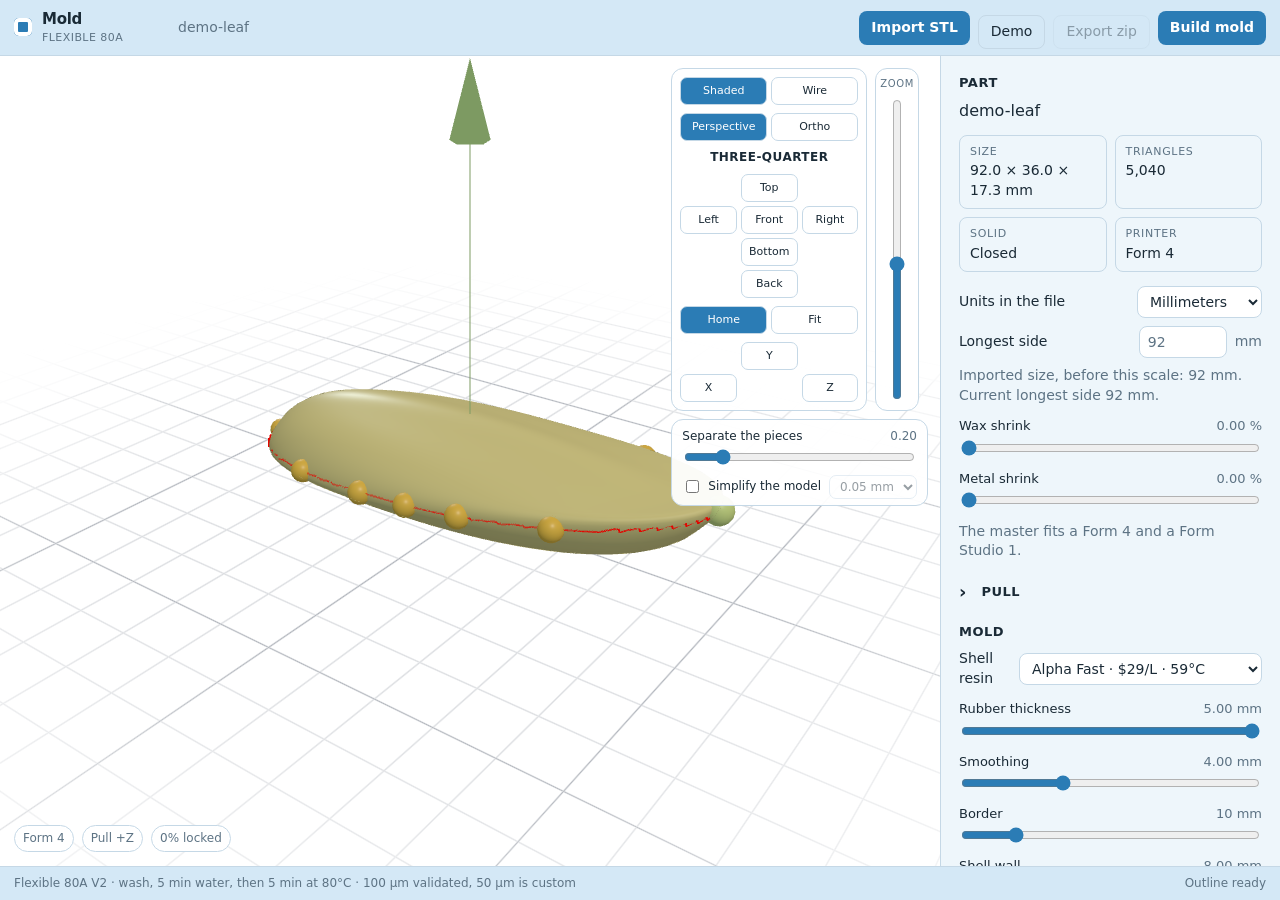
==== wax-mold/index.html @ 12e22254 "Add the wax mold tool under Made From Fire." ====
<!doctype html>
<html lang="en">
  <head>
    <meta charset="UTF-8" />
    <meta name="viewport" content="width=device-width, initial-scale=1.0" />
    <title>Mold · Flexible 80A</title>
    <script type="module" crossorigin src="/wax-mold/assets/index-ka9mVN79.js"></script>
    <link rel="stylesheet" crossorigin href="/wax-mold/assets/index-DL0gBR6M.css">
  </head>
  <body>
    <div id="root"></div>
  </body>
</html>
---- wax-mold/assets/index-DL0gBR6M.css ----
:root{--bg:#fff;--panel:#d4e8f6;--panel-2:#eef6fb;--line:#c5d8e6;--text:#1a2a36;--muted:#5d7384;--accent:#2b7cb5;--accent-ink:#fff;--warn:#8a5a12;--bad:#b42318;--tabs-dur:.25s;--tabs-ease:cubic-bezier(.22, 1, .36, 1);--tabs-text-muted:#5d7384;--tabs-text-active:#1a2a36;--tabs-bar-bg:#d4e8f6;--tabs-pill-bg:#fff;--lightningcss-light:initial;--lightningcss-dark: ;color-scheme:light;color:var(--text);background:var(--bg);font-family:SF Pro Text,Segoe UI,system-ui,sans-serif;font-size:14px;line-height:1.4}*{box-sizing:border-box}html,body,#root{height:100%;margin:0}button,input,select{font:inherit;color:inherit}.shell{background:var(--bg);grid-template-rows:56px minmax(0,1fr) 34px;height:100%;display:grid}.topbar,.statusbar,.rail{background:var(--panel)}.inspector{background:var(--panel-2)}.topbar{border-bottom:1px solid var(--line);align-items:center;gap:16px;padding:0 14px;display:flex}.brand{align-items:center;gap:10px;min-width:148px;display:flex}.brand strong{letter-spacing:-.02em;font-size:15px;display:block}.brand small{color:var(--muted);letter-spacing:.04em;text-transform:uppercase;font-size:11px;display:block}.mark{background:var(--accent);width:18px;height:18px;box-shadow:inset 0 0 0 4px #fff, inset 0 0 0 6px var(--accent);border-radius:5px}.part-name{text-overflow:ellipsis;white-space:nowrap;min-width:0;color:var(--muted);flex:1;margin:0;overflow:hidden}.top-actions{align-items:center;gap:8px;display:flex}.file,button.ghost,button.build,.files button{border:1px solid var(--line);cursor:pointer;background:0 0;border-radius:8px;height:34px}.file{background:var(--accent);color:var(--accent-ink);border:0;align-items:center;padding:0 12px;font-weight:650;display:inline-flex}.file input{display:none}button.ghost,button.build{padding:0 12px}button.build{background:var(--accent);color:var(--accent-ink);border:0;font-weight:650}button.ghost:disabled,button.build:disabled{opacity:.4;cursor:not-allowed}.workspace{grid-template-columns:minmax(0,1fr) 340px;min-height:0;display:grid}.stage{background:#fff;min-width:0;min-height:0;position:relative}.inspector{border-left:1px solid var(--line);padding:18px 18px 28px;overflow:auto}.view{touch-action:none;width:100%;height:100%;display:block}.load-overlay{z-index:6;background:#ffffffc7;justify-content:center;align-items:center;display:flex;position:absolute;inset:0}.load-card{border:1px solid var(--line);background:#fff;border-radius:12px;width:min(380px,100% - 48px);padding:16px 18px 14px}.load-card p{margin:0 0 10px}.load-track{background:#e4eef5;border-radius:999px;height:8px;overflow:hidden}.load-fill{border-radius:inherit;background:var(--accent);height:100%}.load-percent{color:var(--muted);font-variant-numeric:tabular-nums;margin:8px 0 0}.inspector h2{letter-spacing:.04em;text-transform:uppercase;margin:18px 0 8px;font-size:13px;font-weight:650}.inspector section:first-child h2{margin-top:0}.orient{z-index:2;pointer-events:none;flex-direction:column;align-items:stretch;gap:8px;width:max-content;max-width:calc(100% - 24px);display:flex;position:absolute;top:12px;right:12px}.orient-tools{align-items:flex-start;gap:8px;display:flex}.orient-card,.zoom,.explode-bar{pointer-events:auto}.orient-card{border:1px solid var(--line);background:#fffffff0;border-radius:12px;flex-direction:column;gap:8px;width:196px;padding:8px;display:flex}.orient-modes,.orient-row{grid-template-columns:1fr 1fr;gap:4px;display:grid}.orient button{border:1px solid var(--line);min-height:28px;color:var(--text);cursor:pointer;background:#fff;border-radius:7px;padding:4px 6px;font-size:11px}.orient button[aria-pressed=true]{background:var(--accent);color:var(--accent-ink)}.orient-readout{text-align:center;letter-spacing:.04em;text-transform:uppercase;margin:0;font-size:12px;font-weight:650}.face-pad,.axis-pad{grid-template-columns:repeat(3,1fr);gap:4px;display:grid}.face-pad .top{grid-area:1/2}.face-pad .left{grid-area:2/1}.face-pad .front{grid-area:2/2}.face-pad .right{grid-area:2/3}.face-pad .bottom{grid-area:3/2}.face-pad .back{grid-area:4/2}.axis-pad .y{grid-area:1/2}.axis-pad .x{grid-area:2/1}.axis-pad .z{grid-area:2/3}.zoom{border:1px solid var(--line);background:#fffffff0;border-radius:12px;flex-direction:column;align-self:stretch;align-items:center;gap:6px;padding:8px 4px;display:flex}.zoom span{letter-spacing:.06em;text-transform:uppercase;color:var(--muted);font-size:10px}.zoom input{writing-mode:vertical-lr;width:22px;min-height:120px;accent-color:var(--accent);cursor:pointer;direction:rtl;flex:1}.explode-bar{border:1px solid var(--line);background:#fffffff0;border-radius:12px;padding:8px 10px 6px}.explode-bar .slider{margin:0;font-size:12px}.simplify-row{align-items:center;gap:8px;margin-top:8px;font-size:12px;display:flex}.simplify-row label{align-items:center;gap:6px;min-width:0;display:flex}.simplify-row select{border:1px solid var(--line);background:#fff;border-radius:7px;margin-left:auto;padding:3px 6px;font-size:12px}.simplify-row select:disabled{opacity:.45}.hud{pointer-events:none;gap:8px;display:flex;position:absolute;bottom:14px;left:14px}.hud span{border:1px solid var(--line);color:var(--muted);background:#fffffff0;border-radius:999px;padding:4px 8px;font-size:12px}.kicker{letter-spacing:.12em;text-transform:uppercase;color:var(--accent);margin:0;font-size:11px}.inspector-head h2{letter-spacing:-.03em;margin:2px 0 4px;font-size:22px}.hint,.spec,.name{color:var(--muted);margin:0 0 12px}.name{color:var(--text);font-size:16px}.spec{border:1px solid var(--line);background:var(--panel-2);border-radius:8px;padding:10px 12px}.warn{color:var(--warn)}.bad{color:var(--bad)}.stats{grid-template-columns:1fr 1fr;gap:8px;margin:0 0 14px;display:grid}.stats div{background:var(--panel-2);border:1px solid var(--line);border-radius:8px;padding:8px 10px}.stats dt{color:var(--muted);text-transform:uppercase;letter-spacing:.06em;font-size:11px}.stats dd{font-variant-numeric:tabular-nums;margin:2px 0 0}.field,.check{justify-content:space-between;align-items:center;gap:12px;margin:8px 0;display:flex}.field-end{color:var(--muted);align-items:center;gap:8px;display:flex}.field select,.field input{border:1px solid var(--line);background:var(--bg);border-radius:8px;height:32px;padding:0 8px}.field input{font-variant-numeric:tabular-nums;width:88px}.axes{flex-wrap:wrap;gap:6px;margin:4px 0 12px;display:flex}button.axis{border:1px solid var(--line);cursor:pointer;background:0 0;border-radius:8px;height:32px;padding:0 10px}button.axis.on{background:var(--accent);color:var(--accent-ink);border-color:var(--accent)}button.ghost{margin-top:8px}.fold{cursor:pointer;text-align:left;background:0 0;border:0;align-items:center;gap:8px;width:100%;margin-top:10px;padding:4px 0;font-weight:650;display:flex}.fold .arrow{width:.8em;font-size:18px;line-height:1;transition:transform .16s;display:inline-block}.fold .arrow.open{transform:rotate(90deg)}.fold.section{letter-spacing:.04em;text-transform:uppercase;margin:18px 0 0;font-size:13px}.fold-panel{grid-template-rows:0fr;transition:grid-template-rows .18s;display:grid}.fold-panel.open{grid-template-rows:1fr}.fold-panel>div{overflow:hidden}.slider{grid-template-columns:1fr auto;gap:2px 10px;margin:12px 0;font-size:13px;display:grid}.slider input{accent-color:var(--accent);grid-column:1/-1}.slider-value{color:var(--muted);font-variant-numeric:tabular-nums}.tip{z-index:30;color:#fff;pointer-events:none;background:#1a2a36;border-radius:8px;width:240px;padding:8px 10px;font-size:12px;line-height:1.35;position:fixed;transform:translate(-100%,-50%)}.t-tabs{background:var(--tabs-bar-bg);border-radius:48px;align-items:center;gap:3px;margin-bottom:12px;padding:3px;display:inline-flex;position:relative}.t-tab{appearance:none;height:30px;color:var(--tabs-text-muted);cursor:pointer;z-index:1;transition:color var(--tabs-dur) var(--tabs-ease);background:0 0;border:0;border-radius:48px;padding:4px 12px;position:relative}.t-tab:not([aria-selected=true]):hover,.t-tab[aria-selected=true]{color:var(--tabs-text-active)}.t-tabs-pill{background:var(--tabs-pill-bg);width:0;height:30px;transition:transform var(--tabs-dur) var(--tabs-ease), width var(--tabs-dur) var(--tabs-ease);z-index:0;pointer-events:none;border-radius:48px;position:absolute;top:3px;left:0;transform:translate(0)}.price{margin:12px 0 4px}.price div{border-top:1px solid var(--line);font-variant-numeric:tabular-nums;justify-content:space-between;gap:12px;padding:6px 0;display:flex}.price .total{font-weight:650}.price .hint{margin-top:8px}.files,.notes{margin:8px 0;padding:0;list-style:none}.files li{border-top:1px solid var(--line);justify-content:space-between;align-items:center;gap:8px;padding:8px 0;display:flex}.files li.bad strong{color:var(--bad)}.files small{color:var(--muted);font-size:12px;display:block}.files label{align-items:center;gap:8px;display:flex}.files button{cursor:pointer;background:#fff;padding:0 8px}.notes li{color:var(--muted);margin:6px 0}.swatch{border-radius:50%;flex:none;width:10px;height:10px;display:inline-block}.swatch.mold.a{background:#555a64}.swatch.mold.b{background:#666e78}.swatch.mold.side{background:#4c535c}.swatch.block.a{background:#8ecff0}.swatch.block.b{background:#e4f5fd}.swatch.block.side{background:#b7e2f6}.statusbar{border-top:1px solid var(--line);color:var(--muted);justify-content:space-between;align-items:center;gap:16px;padding:0 14px;font-size:12px;display:flex}.statusbar span:last-child{text-align:right}@media (prefers-reduced-motion:reduce){.t-tabs-pill,.t-tab{transition:none!important}}@media (width<=980px){.workspace{grid-template-rows:minmax(240px,42vh) auto;grid-template-columns:1fr;overflow:auto}.orient-card{width:168px}.zoom input{min-height:88px}.top-actions{flex-wrap:wrap;justify-content:flex-end}.statusbar{align-items:flex-start;padding:8px 14px}}
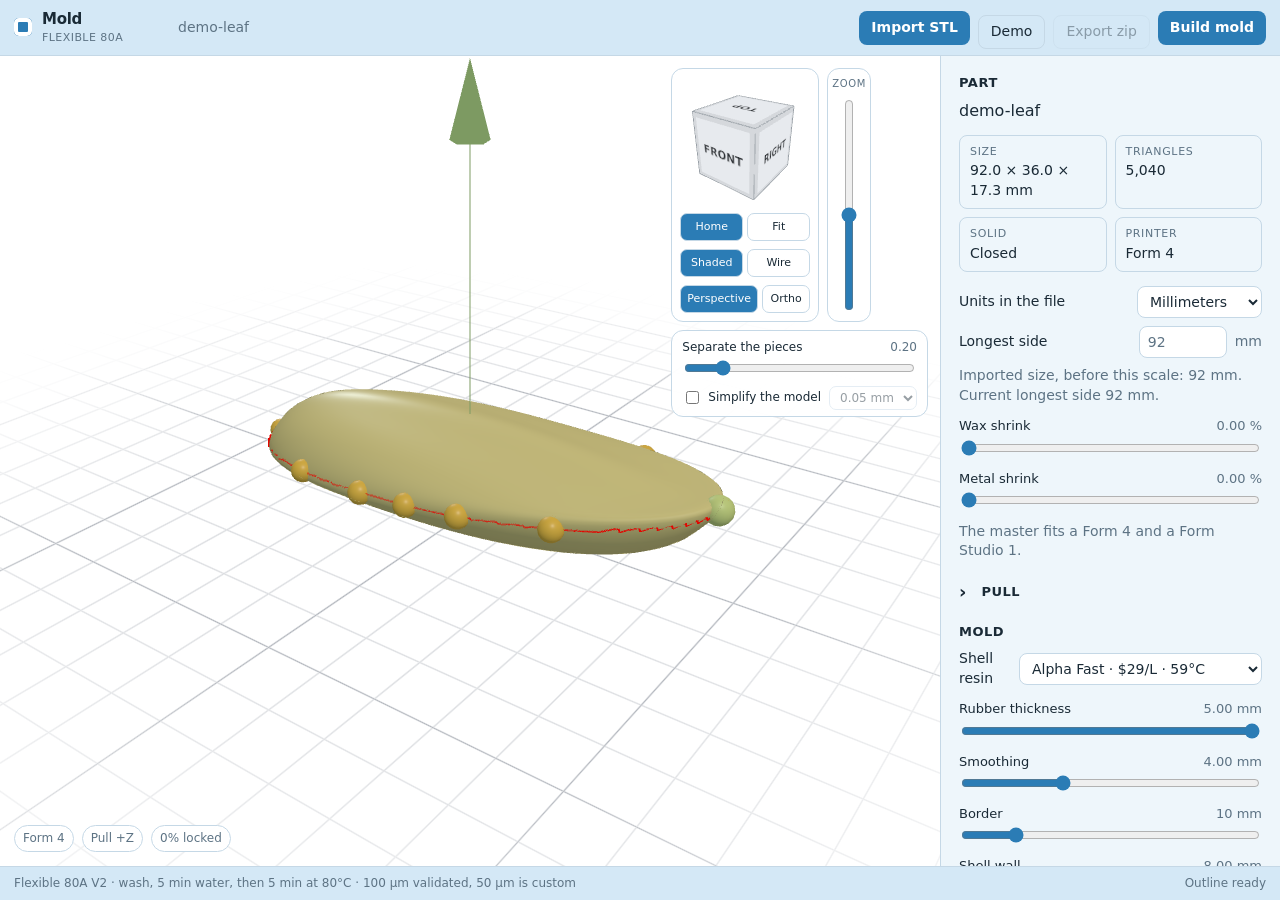
==== commit e1f25cfb: "Publish the view cube on the wax mold tool. Co-authored-by: Cursor <cursoragent@cursor.com>" ====
--- a/wax-mold/index.html
+++ b/wax-mold/index.html
@@ -4,8 +4,8 @@
     <meta charset="UTF-8" />
     <meta name="viewport" content="width=device-width, initial-scale=1.0" />
     <title>Mold · Flexible 80A</title>
-    <script type="module" crossorigin src="/wax-mold/assets/index-ka9mVN79.js"></script>
-    <link rel="stylesheet" crossorigin href="/wax-mold/assets/index-DL0gBR6M.css">
+    <script type="module" crossorigin src="/wax-mold/assets/index-BWyWJK--.js"></script>
+    <link rel="stylesheet" crossorigin href="/wax-mold/assets/index-seCWwfT0.css">
   </head>
   <body>
     <div id="root"></div>
--- a/wax-mold/assets/index-seCWwfT0.css
+++ b/wax-mold/assets/index-seCWwfT0.css
@@ -0,0 +1 @@
+:root{--bg:#fff;--panel:#d4e8f6;--panel-2:#eef6fb;--line:#c5d8e6;--text:#1a2a36;--muted:#5d7384;--accent:#2b7cb5;--accent-ink:#fff;--warn:#8a5a12;--bad:#b42318;--tabs-dur:.25s;--tabs-ease:cubic-bezier(.22, 1, .36, 1);--tabs-text-muted:#5d7384;--tabs-text-active:#1a2a36;--tabs-bar-bg:#d4e8f6;--tabs-pill-bg:#fff;--lightningcss-light:initial;--lightningcss-dark: ;color-scheme:light;color:var(--text);background:var(--bg);font-family:SF Pro Text,Segoe UI,system-ui,sans-serif;font-size:14px;line-height:1.4}*{box-sizing:border-box}html,body,#root{height:100%;margin:0}button,input,select{font:inherit;color:inherit}.shell{background:var(--bg);grid-template-rows:56px minmax(0,1fr) 34px;height:100%;display:grid}.topbar,.statusbar,.rail{background:var(--panel)}.inspector{background:var(--panel-2)}.topbar{border-bottom:1px solid var(--line);align-items:center;gap:16px;padding:0 14px;display:flex}.brand{align-items:center;gap:10px;min-width:148px;display:flex}.brand strong{letter-spacing:-.02em;font-size:15px;display:block}.brand small{color:var(--muted);letter-spacing:.04em;text-transform:uppercase;font-size:11px;display:block}.mark{background:var(--accent);width:18px;height:18px;box-shadow:inset 0 0 0 4px #fff, inset 0 0 0 6px var(--accent);border-radius:5px}.part-name{text-overflow:ellipsis;white-space:nowrap;min-width:0;color:var(--muted);flex:1;margin:0;overflow:hidden}.top-actions{align-items:center;gap:8px;display:flex}.file,button.ghost,button.build,.files button{border:1px solid var(--line);cursor:pointer;background:0 0;border-radius:8px;height:34px}.file{background:var(--accent);color:var(--accent-ink);border:0;align-items:center;padding:0 12px;font-weight:650;display:inline-flex}.file input{display:none}button.ghost,button.build{padding:0 12px}button.build{background:var(--accent);color:var(--accent-ink);border:0;font-weight:650}button.ghost:disabled,button.build:disabled{opacity:.4;cursor:not-allowed}.workspace{grid-template-columns:minmax(0,1fr) 340px;min-height:0;display:grid}.stage{background:#fff;min-width:0;min-height:0;position:relative}.inspector{border-left:1px solid var(--line);padding:18px 18px 28px;overflow:auto}.view{touch-action:none;width:100%;height:100%;display:block}.load-overlay{z-index:6;background:#ffffffc7;justify-content:center;align-items:center;display:flex;position:absolute;inset:0}.load-card{border:1px solid var(--line);background:#fff;border-radius:12px;width:min(380px,100% - 48px);padding:16px 18px 14px}.load-card p{margin:0 0 10px}.load-track{background:#e4eef5;border-radius:999px;height:8px;overflow:hidden}.load-fill{border-radius:inherit;background:var(--accent);height:100%}.load-percent{color:var(--muted);font-variant-numeric:tabular-nums;margin:8px 0 0}.inspector h2{letter-spacing:.04em;text-transform:uppercase;margin:18px 0 8px;font-size:13px;font-weight:650}.inspector section:first-child h2{margin-top:0}.orient{z-index:2;pointer-events:none;flex-direction:column;align-items:stretch;gap:8px;width:max-content;max-width:calc(100% - 24px);display:flex;position:absolute;top:12px;right:12px}.orient-tools{align-items:flex-start;gap:8px;display:flex}.orient-card,.zoom,.explode-bar{pointer-events:auto}.orient-card{border:1px solid var(--line);background:#fffffff0;border-radius:12px;flex-direction:column;gap:8px;width:148px;padding:8px;display:flex}.orient-modes,.orient-row{grid-template-columns:1fr 1fr;gap:4px;display:grid}.orient button{border:1px solid var(--line);min-height:28px;color:var(--text);cursor:pointer;background:#fff;border-radius:7px;padding:4px 6px;font-size:11px}.orient button[aria-pressed=true]{background:var(--accent);color:var(--accent-ink)}.orient-readout{text-align:center;letter-spacing:.04em;text-transform:uppercase;margin:0;font-size:12px;font-weight:650}.face-pad,.axis-pad{grid-template-columns:repeat(3,1fr);gap:4px;display:grid}.face-pad .top{grid-area:1/2}.face-pad .left{grid-area:2/1}.face-pad .front{grid-area:2/2}.face-pad .right{grid-area:2/3}.face-pad .bottom{grid-area:3/2}.face-pad .back{grid-area:4/2}.axis-pad .y{grid-area:1/2}.axis-pad .x{grid-area:2/1}.axis-pad .z{grid-area:2/3}.zoom{border:1px solid var(--line);background:#fffffff0;border-radius:12px;flex-direction:column;align-self:stretch;align-items:center;gap:6px;padding:8px 4px;display:flex}.zoom span{letter-spacing:.06em;text-transform:uppercase;color:var(--muted);font-size:10px}.view-cube{cursor:pointer;touch-action:none;width:128px;height:128px;margin:0 auto;display:block}.cube-card{align-items:stretch}.zoom input{writing-mode:vertical-lr;width:22px;min-height:88px;accent-color:var(--accent);cursor:pointer;direction:rtl;flex:1}.explode-bar{border:1px solid var(--line);background:#fffffff0;border-radius:12px;padding:8px 10px 6px}.explode-bar .slider{margin:0;font-size:12px}.simplify-row{align-items:center;gap:8px;margin-top:8px;font-size:12px;display:flex}.simplify-row label{align-items:center;gap:6px;min-width:0;display:flex}.simplify-row select{border:1px solid var(--line);background:#fff;border-radius:7px;margin-left:auto;padding:3px 6px;font-size:12px}.simplify-row select:disabled{opacity:.45}.hud{pointer-events:none;gap:8px;display:flex;position:absolute;bottom:14px;left:14px}.hud span{border:1px solid var(--line);color:var(--muted);background:#fffffff0;border-radius:999px;padding:4px 8px;font-size:12px}.kicker{letter-spacing:.12em;text-transform:uppercase;color:var(--accent);margin:0;font-size:11px}.inspector-head h2{letter-spacing:-.03em;margin:2px 0 4px;font-size:22px}.hint,.spec,.name{color:var(--muted);margin:0 0 12px}.name{color:var(--text);font-size:16px}.spec{border:1px solid var(--line);background:var(--panel-2);border-radius:8px;padding:10px 12px}.warn{color:var(--warn)}.bad{color:var(--bad)}.stats{grid-template-columns:1fr 1fr;gap:8px;margin:0 0 14px;display:grid}.stats div{background:var(--panel-2);border:1px solid var(--line);border-radius:8px;padding:8px 10px}.stats dt{color:var(--muted);text-transform:uppercase;letter-spacing:.06em;font-size:11px}.stats dd{font-variant-numeric:tabular-nums;margin:2px 0 0}.field,.check{justify-content:space-between;align-items:center;gap:12px;margin:8px 0;display:flex}.field-end{color:var(--muted);align-items:center;gap:8px;display:flex}.field select,.field input{border:1px solid var(--line);background:var(--bg);border-radius:8px;height:32px;padding:0 8px}.field input{font-variant-numeric:tabular-nums;width:88px}.axes{flex-wrap:wrap;gap:6px;margin:4px 0 12px;display:flex}button.axis{border:1px solid var(--line);cursor:pointer;background:0 0;border-radius:8px;height:32px;padding:0 10px}button.axis.on{background:var(--accent);color:var(--accent-ink);border-color:var(--accent)}button.ghost{margin-top:8px}.fold{cursor:pointer;text-align:left;background:0 0;border:0;align-items:center;gap:8px;width:100%;margin-top:10px;padding:4px 0;font-weight:650;display:flex}.fold .arrow{width:.8em;font-size:18px;line-height:1;transition:transform .16s;display:inline-block}.fold .arrow.open{transform:rotate(90deg)}.fold.section{letter-spacing:.04em;text-transform:uppercase;margin:18px 0 0;font-size:13px}.fold-panel{grid-template-rows:0fr;transition:grid-template-rows .18s;display:grid}.fold-panel.open{grid-template-rows:1fr}.fold-panel>div{overflow:hidden}.slider{grid-template-columns:1fr auto;gap:2px 10px;margin:12px 0;font-size:13px;display:grid}.slider input{accent-color:var(--accent);grid-column:1/-1}.slider-value{color:var(--muted);font-variant-numeric:tabular-nums}.tip{z-index:30;color:#fff;pointer-events:none;background:#1a2a36;border-radius:8px;width:240px;padding:8px 10px;font-size:12px;line-height:1.35;position:fixed;transform:translate(-100%,-50%)}.t-tabs{background:var(--tabs-bar-bg);border-radius:48px;align-items:center;gap:3px;margin-bottom:12px;padding:3px;display:inline-flex;position:relative}.t-tab{appearance:none;height:30px;color:var(--tabs-text-muted);cursor:pointer;z-index:1;transition:color var(--tabs-dur) var(--tabs-ease);background:0 0;border:0;border-radius:48px;padding:4px 12px;position:relative}.t-tab:not([aria-selected=true]):hover,.t-tab[aria-selected=true]{color:var(--tabs-text-active)}.t-tabs-pill{background:var(--tabs-pill-bg);width:0;height:30px;transition:transform var(--tabs-dur) var(--tabs-ease), width var(--tabs-dur) var(--tabs-ease);z-index:0;pointer-events:none;border-radius:48px;position:absolute;top:3px;left:0;transform:translate(0)}.price{margin:12px 0 4px}.price div{border-top:1px solid var(--line);font-variant-numeric:tabular-nums;justify-content:space-between;gap:12px;padding:6px 0;display:flex}.price .total{font-weight:650}.price .hint{margin-top:8px}.files,.notes{margin:8px 0;padding:0;list-style:none}.files li{border-top:1px solid var(--line);justify-content:space-between;align-items:center;gap:8px;padding:8px 0;display:flex}.files li.bad strong{color:var(--bad)}.files small{color:var(--muted);font-size:12px;display:block}.files label{align-items:center;gap:8px;display:flex}.files button{cursor:pointer;background:#fff;padding:0 8px}.notes li{color:var(--muted);margin:6px 0}.swatch{border-radius:50%;flex:none;width:10px;height:10px;display:inline-block}.swatch.mold.a{background:#555a64}.swatch.mold.b{background:#666e78}.swatch.mold.side{background:#4c535c}.swatch.block.a{background:#8ecff0}.swatch.block.b{background:#e4f5fd}.swatch.block.side{background:#b7e2f6}.statusbar{border-top:1px solid var(--line);color:var(--muted);justify-content:space-between;align-items:center;gap:16px;padding:0 14px;font-size:12px;display:flex}.statusbar span:last-child{text-align:right}@media (prefers-reduced-motion:reduce){.t-tabs-pill,.t-tab{transition:none!important}}@media (width<=980px){.workspace{grid-template-rows:minmax(240px,42vh) auto;grid-template-columns:1fr;overflow:auto}.orient-card{width:168px}.zoom input{min-height:88px}.top-actions{flex-wrap:wrap;justify-content:flex-end}.statusbar{align-items:flex-start;padding:8px 14px}}
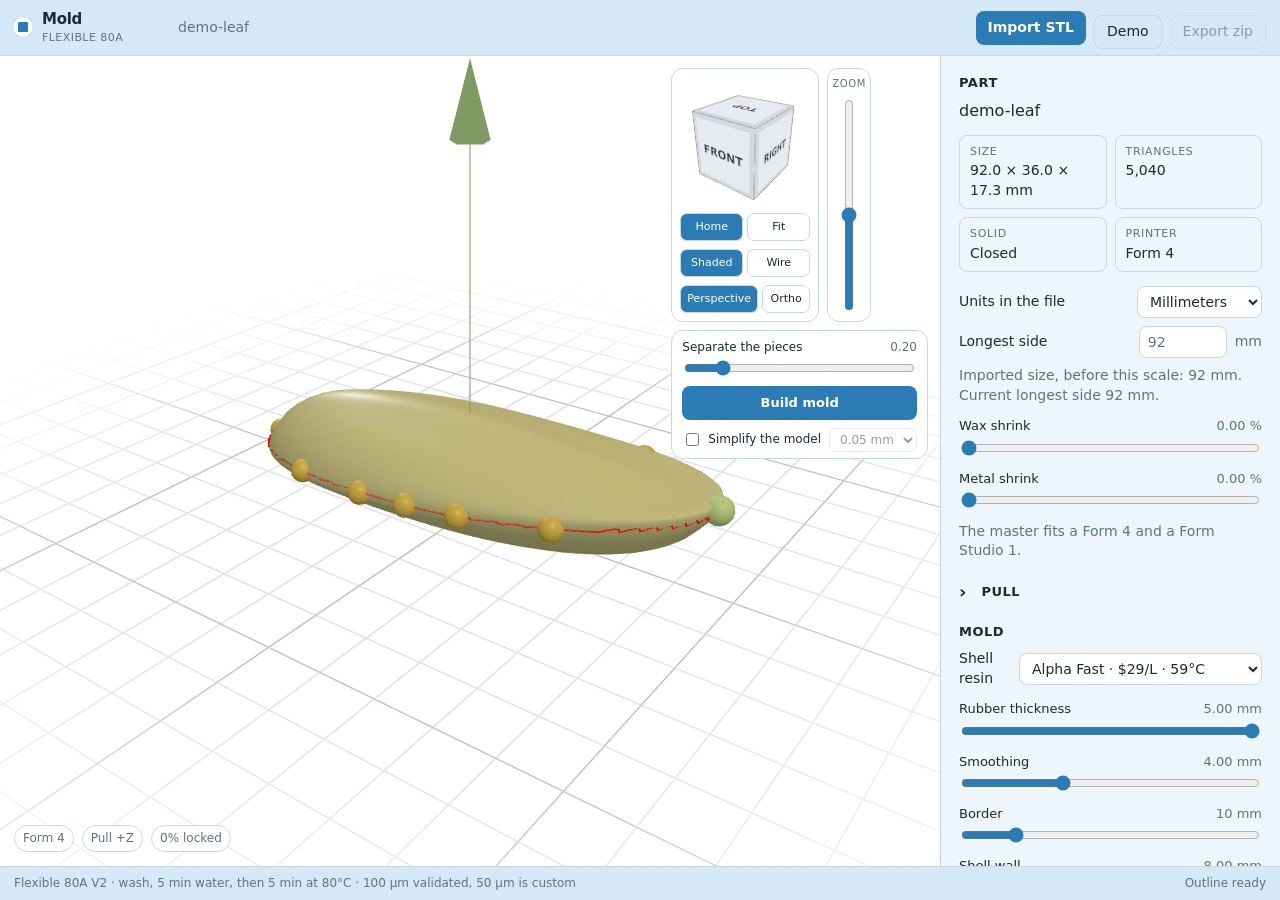
==== commit 1767d722: "Move the mold build button under the separate-pieces slider. Co-authored-by: Cursor <cursoragent@cur" ====
--- a/wax-mold/index.html
+++ b/wax-mold/index.html
@@ -4,8 +4,8 @@
     <meta charset="UTF-8" />
     <meta name="viewport" content="width=device-width, initial-scale=1.0" />
     <title>Mold · Flexible 80A</title>
-    <script type="module" crossorigin src="/wax-mold/assets/index-BWyWJK--.js"></script>
-    <link rel="stylesheet" crossorigin href="/wax-mold/assets/index-seCWwfT0.css">
+    <script type="module" crossorigin src="/wax-mold/assets/index-Bn2ctxWr.js"></script>
+    <link rel="stylesheet" crossorigin href="/wax-mold/assets/index-BgEzurtf.css">
   </head>
   <body>
     <div id="root"></div>
--- a/wax-mold/assets/index-BgEzurtf.css
+++ b/wax-mold/assets/index-BgEzurtf.css
@@ -0,0 +1 @@
+:root{--bg:#fff;--panel:#d4e8f6;--panel-2:#eef6fb;--line:#c5d8e6;--text:#1a2a36;--muted:#5d7384;--accent:#2b7cb5;--accent-ink:#fff;--warn:#8a5a12;--bad:#b42318;--tabs-dur:.25s;--tabs-ease:cubic-bezier(.22, 1, .36, 1);--tabs-text-muted:#5d7384;--tabs-text-active:#1a2a36;--tabs-bar-bg:#d4e8f6;--tabs-pill-bg:#fff;--lightningcss-light:initial;--lightningcss-dark: ;color-scheme:light;color:var(--text);background:var(--bg);font-family:SF Pro Text,Segoe UI,system-ui,sans-serif;font-size:14px;line-height:1.4}*{box-sizing:border-box}html,body,#root{height:100%;margin:0}button,input,select{font:inherit;color:inherit}.shell{background:var(--bg);grid-template-rows:56px minmax(0,1fr) 34px;height:100%;display:grid}.topbar,.statusbar,.rail{background:var(--panel)}.inspector{background:var(--panel-2)}.topbar{border-bottom:1px solid var(--line);align-items:center;gap:16px;padding:0 14px;display:flex}.brand{align-items:center;gap:10px;min-width:148px;display:flex}.brand strong{letter-spacing:-.02em;font-size:15px;display:block}.brand small{color:var(--muted);letter-spacing:.04em;text-transform:uppercase;font-size:11px;display:block}.mark{background:var(--accent);width:18px;height:18px;box-shadow:inset 0 0 0 4px #fff, inset 0 0 0 6px var(--accent);border-radius:5px}.part-name{text-overflow:ellipsis;white-space:nowrap;min-width:0;color:var(--muted);flex:1;margin:0;overflow:hidden}.top-actions{align-items:center;gap:8px;display:flex}.file,button.ghost,button.build,.files button{border:1px solid var(--line);cursor:pointer;background:0 0;border-radius:8px;height:34px}.file{background:var(--accent);color:var(--accent-ink);border:0;align-items:center;padding:0 12px;font-weight:650;display:inline-flex}.file input{display:none}button.ghost,button.build{padding:0 12px}button.build{background:var(--accent);color:var(--accent-ink);border:0;font-weight:650}button.ghost:disabled,button.build:disabled{opacity:.4;cursor:not-allowed}.workspace{grid-template-columns:minmax(0,1fr) 340px;min-height:0;display:grid}.stage{background:#fff;min-width:0;min-height:0;position:relative}.inspector{border-left:1px solid var(--line);padding:18px 18px 28px;overflow:auto}.view{touch-action:none;width:100%;height:100%;display:block}.load-overlay{z-index:6;background:#ffffffc7;justify-content:center;align-items:center;display:flex;position:absolute;inset:0}.load-card{border:1px solid var(--line);background:#fff;border-radius:12px;width:min(380px,100% - 48px);padding:16px 18px 14px}.load-card p{margin:0 0 10px}.load-track{background:#e4eef5;border-radius:999px;height:8px;overflow:hidden}.load-fill{border-radius:inherit;background:var(--accent);height:100%}.load-percent{color:var(--muted);font-variant-numeric:tabular-nums;margin:8px 0 0}.inspector h2{letter-spacing:.04em;text-transform:uppercase;margin:18px 0 8px;font-size:13px;font-weight:650}.inspector section:first-child h2{margin-top:0}.orient{z-index:2;pointer-events:none;flex-direction:column;align-items:stretch;gap:8px;width:max-content;max-width:calc(100% - 24px);display:flex;position:absolute;top:12px;right:12px}.orient-tools{align-items:flex-start;gap:8px;display:flex}.orient-card,.zoom,.explode-bar{pointer-events:auto}.orient-card{border:1px solid var(--line);background:#fffffff0;border-radius:12px;flex-direction:column;gap:8px;width:148px;padding:8px;display:flex}.orient-modes,.orient-row{grid-template-columns:1fr 1fr;gap:4px;display:grid}.orient button{border:1px solid var(--line);min-height:28px;color:var(--text);cursor:pointer;background:#fff;border-radius:7px;padding:4px 6px;font-size:11px}.orient button[aria-pressed=true]{background:var(--accent);color:var(--accent-ink)}.orient-readout{text-align:center;letter-spacing:.04em;text-transform:uppercase;margin:0;font-size:12px;font-weight:650}.face-pad,.axis-pad{grid-template-columns:repeat(3,1fr);gap:4px;display:grid}.face-pad .top{grid-area:1/2}.face-pad .left{grid-area:2/1}.face-pad .front{grid-area:2/2}.face-pad .right{grid-area:2/3}.face-pad .bottom{grid-area:3/2}.face-pad .back{grid-area:4/2}.axis-pad .y{grid-area:1/2}.axis-pad .x{grid-area:2/1}.axis-pad .z{grid-area:2/3}.zoom{border:1px solid var(--line);background:#fffffff0;border-radius:12px;flex-direction:column;align-self:stretch;align-items:center;gap:6px;padding:8px 4px;display:flex}.zoom span{letter-spacing:.06em;text-transform:uppercase;color:var(--muted);font-size:10px}.view-cube{cursor:pointer;touch-action:none;width:128px;height:128px;margin:0 auto;display:block}.cube-card{align-items:stretch}.zoom input{writing-mode:vertical-lr;width:22px;min-height:88px;accent-color:var(--accent);cursor:pointer;direction:rtl;flex:1}.explode-bar{border:1px solid var(--line);background:#fffffff0;border-radius:12px;padding:8px 10px 6px}.explode-bar .slider{margin:0;font-size:12px}.explode-bar button.build{background:var(--accent);width:100%;height:34px;color:var(--accent-ink);border:0;border-radius:8px;margin-top:8px;font-size:13px;font-weight:650}.explode-bar button.build:disabled{opacity:.4;cursor:not-allowed}.simplify-row{align-items:center;gap:8px;margin-top:8px;font-size:12px;display:flex}.simplify-row label{align-items:center;gap:6px;min-width:0;display:flex}.simplify-row select{border:1px solid var(--line);background:#fff;border-radius:7px;margin-left:auto;padding:3px 6px;font-size:12px}.simplify-row select:disabled{opacity:.45}.hud{pointer-events:none;gap:8px;display:flex;position:absolute;bottom:14px;left:14px}.hud span{border:1px solid var(--line);color:var(--muted);background:#fffffff0;border-radius:999px;padding:4px 8px;font-size:12px}.kicker{letter-spacing:.12em;text-transform:uppercase;color:var(--accent);margin:0;font-size:11px}.inspector-head h2{letter-spacing:-.03em;margin:2px 0 4px;font-size:22px}.hint,.spec,.name{color:var(--muted);margin:0 0 12px}.name{color:var(--text);font-size:16px}.spec{border:1px solid var(--line);background:var(--panel-2);border-radius:8px;padding:10px 12px}.warn{color:var(--warn)}.bad{color:var(--bad)}.stats{grid-template-columns:1fr 1fr;gap:8px;margin:0 0 14px;display:grid}.stats div{background:var(--panel-2);border:1px solid var(--line);border-radius:8px;padding:8px 10px}.stats dt{color:var(--muted);text-transform:uppercase;letter-spacing:.06em;font-size:11px}.stats dd{font-variant-numeric:tabular-nums;margin:2px 0 0}.field,.check{justify-content:space-between;align-items:center;gap:12px;margin:8px 0;display:flex}.field-end{color:var(--muted);align-items:center;gap:8px;display:flex}.field select,.field input{border:1px solid var(--line);background:var(--bg);border-radius:8px;height:32px;padding:0 8px}.field input{font-variant-numeric:tabular-nums;width:88px}.axes{flex-wrap:wrap;gap:6px;margin:4px 0 12px;display:flex}button.axis{border:1px solid var(--line);cursor:pointer;background:0 0;border-radius:8px;height:32px;padding:0 10px}button.axis.on{background:var(--accent);color:var(--accent-ink);border-color:var(--accent)}button.ghost{margin-top:8px}.fold{cursor:pointer;text-align:left;background:0 0;border:0;align-items:center;gap:8px;width:100%;margin-top:10px;padding:4px 0;font-weight:650;display:flex}.fold .arrow{width:.8em;font-size:18px;line-height:1;transition:transform .16s;display:inline-block}.fold .arrow.open{transform:rotate(90deg)}.fold.section{letter-spacing:.04em;text-transform:uppercase;margin:18px 0 0;font-size:13px}.fold-panel{grid-template-rows:0fr;transition:grid-template-rows .18s;display:grid}.fold-panel.open{grid-template-rows:1fr}.fold-panel>div{overflow:hidden}.slider{grid-template-columns:1fr auto;gap:2px 10px;margin:12px 0;font-size:13px;display:grid}.slider input{accent-color:var(--accent);grid-column:1/-1}.slider-value{color:var(--muted);font-variant-numeric:tabular-nums}.tip{z-index:30;color:#fff;pointer-events:none;background:#1a2a36;border-radius:8px;width:240px;padding:8px 10px;font-size:12px;line-height:1.35;position:fixed;transform:translate(-100%,-50%)}.t-tabs{background:var(--tabs-bar-bg);border-radius:48px;align-items:center;gap:3px;margin-bottom:12px;padding:3px;display:inline-flex;position:relative}.t-tab{appearance:none;height:30px;color:var(--tabs-text-muted);cursor:pointer;z-index:1;transition:color var(--tabs-dur) var(--tabs-ease);background:0 0;border:0;border-radius:48px;padding:4px 12px;position:relative}.t-tab:not([aria-selected=true]):hover,.t-tab[aria-selected=true]{color:var(--tabs-text-active)}.t-tabs-pill{background:var(--tabs-pill-bg);width:0;height:30px;transition:transform var(--tabs-dur) var(--tabs-ease), width var(--tabs-dur) var(--tabs-ease);z-index:0;pointer-events:none;border-radius:48px;position:absolute;top:3px;left:0;transform:translate(0)}.price{margin:12px 0 4px}.price div{border-top:1px solid var(--line);font-variant-numeric:tabular-nums;justify-content:space-between;gap:12px;padding:6px 0;display:flex}.price .total{font-weight:650}.price .hint{margin-top:8px}.files,.notes{margin:8px 0;padding:0;list-style:none}.files li{border-top:1px solid var(--line);justify-content:space-between;align-items:center;gap:8px;padding:8px 0;display:flex}.files li.bad strong{color:var(--bad)}.files small{color:var(--muted);font-size:12px;display:block}.files label{align-items:center;gap:8px;display:flex}.files button{cursor:pointer;background:#fff;padding:0 8px}.notes li{color:var(--muted);margin:6px 0}.swatch{border-radius:50%;flex:none;width:10px;height:10px;display:inline-block}.swatch.mold.a{background:#555a64}.swatch.mold.b{background:#666e78}.swatch.mold.side{background:#4c535c}.swatch.block.a{background:#8ecff0}.swatch.block.b{background:#e4f5fd}.swatch.block.side{background:#b7e2f6}.statusbar{border-top:1px solid var(--line);color:var(--muted);justify-content:space-between;align-items:center;gap:16px;padding:0 14px;font-size:12px;display:flex}.statusbar span:last-child{text-align:right}@media (prefers-reduced-motion:reduce){.t-tabs-pill,.t-tab{transition:none!important}}@media (width<=980px){.workspace{grid-template-rows:minmax(240px,42vh) auto;grid-template-columns:1fr;overflow:auto}.orient-card{width:168px}.zoom input{min-height:88px}.top-actions{flex-wrap:wrap;justify-content:flex-end}.statusbar{align-items:flex-start;padding:8px 14px}}
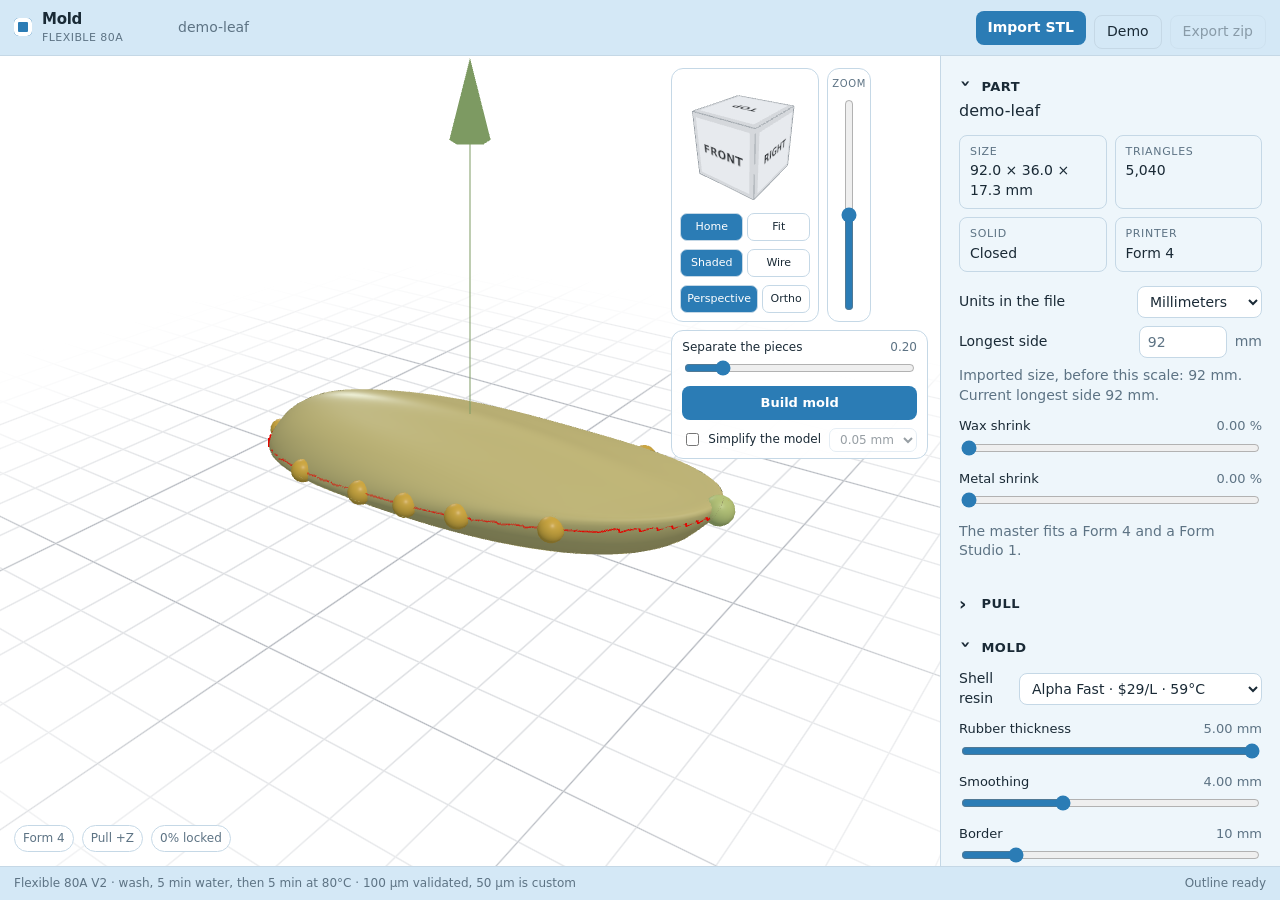
==== commit 07c50b2a: "Publish the folding side panel on the wax mold tool. Co-authored-by: Cursor <cursoragent@cursor.com>" ====
--- a/wax-mold/index.html
+++ b/wax-mold/index.html
@@ -4,8 +4,8 @@
     <meta charset="UTF-8" />
     <meta name="viewport" content="width=device-width, initial-scale=1.0" />
     <title>Mold · Flexible 80A</title>
-    <script type="module" crossorigin src="/wax-mold/assets/index-Bn2ctxWr.js"></script>
-    <link rel="stylesheet" crossorigin href="/wax-mold/assets/index-BgEzurtf.css">
+    <script type="module" crossorigin src="/wax-mold/assets/index-DHh1NsAm.js"></script>
+    <link rel="stylesheet" crossorigin href="/wax-mold/assets/index-Bucom4kJ.css">
   </head>
   <body>
     <div id="root"></div>
--- a/wax-mold/assets/index-Bucom4kJ.css
+++ b/wax-mold/assets/index-Bucom4kJ.css
@@ -0,0 +1 @@
+:root{--bg:#fff;--panel:#d4e8f6;--panel-2:#eef6fb;--line:#c5d8e6;--text:#1a2a36;--muted:#5d7384;--accent:#2b7cb5;--accent-ink:#fff;--warn:#8a5a12;--bad:#b42318;--tabs-dur:.25s;--tabs-ease:cubic-bezier(.22, 1, .36, 1);--tabs-text-muted:#5d7384;--tabs-text-active:#1a2a36;--tabs-bar-bg:#d4e8f6;--tabs-pill-bg:#fff;--lightningcss-light:initial;--lightningcss-dark: ;color-scheme:light;color:var(--text);background:var(--bg);font-family:SF Pro Text,Segoe UI,system-ui,sans-serif;font-size:14px;line-height:1.4}*{box-sizing:border-box}html,body,#root{height:100%;margin:0}button,input,select{font:inherit;color:inherit}.shell{background:var(--bg);grid-template-rows:56px minmax(0,1fr) 34px;height:100%;display:grid}.topbar,.statusbar,.rail{background:var(--panel)}.inspector{background:var(--panel-2)}.topbar{border-bottom:1px solid var(--line);align-items:center;gap:16px;padding:0 14px;display:flex}.brand{align-items:center;gap:10px;min-width:148px;display:flex}.brand strong{letter-spacing:-.02em;font-size:15px;display:block}.brand small{color:var(--muted);letter-spacing:.04em;text-transform:uppercase;font-size:11px;display:block}.mark{background:var(--accent);width:18px;height:18px;box-shadow:inset 0 0 0 4px #fff, inset 0 0 0 6px var(--accent);border-radius:5px}.part-name{text-overflow:ellipsis;white-space:nowrap;min-width:0;color:var(--muted);flex:1;margin:0;overflow:hidden}.top-actions{align-items:center;gap:8px;display:flex}.file,button.ghost,button.build,.files button{border:1px solid var(--line);cursor:pointer;background:0 0;border-radius:8px;height:34px}.file{background:var(--accent);color:var(--accent-ink);border:0;align-items:center;padding:0 12px;font-weight:650;display:inline-flex}.file input{display:none}button.ghost,button.build{padding:0 12px}button.build{background:var(--accent);color:var(--accent-ink);border:0;font-weight:650}button.ghost:disabled,button.build:disabled{opacity:.4;cursor:not-allowed}.workspace{grid-template-columns:minmax(0,1fr) 340px;min-height:0;display:grid}.stage{background:#fff;min-width:0;min-height:0;position:relative}.inspector{border-left:1px solid var(--line);padding:18px 18px 28px;overflow:auto}.view{touch-action:none;width:100%;height:100%;display:block}.load-overlay{z-index:6;background:#ffffffc7;justify-content:center;align-items:center;display:flex;position:absolute;inset:0}.load-card{border:1px solid var(--line);background:#fff;border-radius:12px;width:min(380px,100% - 48px);padding:16px 18px 14px}.load-card p{margin:0 0 10px}.load-track{background:#e4eef5;border-radius:999px;height:8px;overflow:hidden}.load-fill{border-radius:inherit;background:var(--accent);height:100%}.load-percent{color:var(--muted);font-variant-numeric:tabular-nums;margin:8px 0 0}.inspector h2{letter-spacing:.04em;text-transform:uppercase;margin:18px 0 8px;font-size:13px;font-weight:650}.inspector section:first-child h2,.inspector section:first-child .fold.section{margin-top:0}.orient{z-index:2;pointer-events:none;flex-direction:column;align-items:stretch;gap:8px;width:max-content;max-width:calc(100% - 24px);display:flex;position:absolute;top:12px;right:12px}.orient-tools{align-items:flex-start;gap:8px;display:flex}.orient-card,.zoom,.explode-bar{pointer-events:auto}.orient-card{border:1px solid var(--line);background:#fffffff0;border-radius:12px;flex-direction:column;gap:8px;width:148px;padding:8px;display:flex}.orient-modes,.orient-row{grid-template-columns:1fr 1fr;gap:4px;display:grid}.orient button{border:1px solid var(--line);min-height:28px;color:var(--text);cursor:pointer;background:#fff;border-radius:7px;padding:4px 6px;font-size:11px}.orient button[aria-pressed=true]{background:var(--accent);color:var(--accent-ink)}.orient-readout{text-align:center;letter-spacing:.04em;text-transform:uppercase;margin:0;font-size:12px;font-weight:650}.face-pad,.axis-pad{grid-template-columns:repeat(3,1fr);gap:4px;display:grid}.face-pad .top{grid-area:1/2}.face-pad .left{grid-area:2/1}.face-pad .front{grid-area:2/2}.face-pad .right{grid-area:2/3}.face-pad .bottom{grid-area:3/2}.face-pad .back{grid-area:4/2}.axis-pad .y{grid-area:1/2}.axis-pad .x{grid-area:2/1}.axis-pad .z{grid-area:2/3}.zoom{border:1px solid var(--line);background:#fffffff0;border-radius:12px;flex-direction:column;align-self:stretch;align-items:center;gap:6px;padding:8px 4px;display:flex}.zoom span{letter-spacing:.06em;text-transform:uppercase;color:var(--muted);font-size:10px}.view-cube{cursor:pointer;touch-action:none;width:128px;height:128px;margin:0 auto;display:block}.cube-card{align-items:stretch}.zoom input{writing-mode:vertical-lr;width:22px;min-height:88px;accent-color:var(--accent);cursor:pointer;direction:rtl;flex:1}.explode-bar{border:1px solid var(--line);background:#fffffff0;border-radius:12px;padding:8px 10px 6px}.explode-bar .slider{margin:0;font-size:12px}.explode-bar button.build{background:var(--accent);width:100%;height:34px;color:var(--accent-ink);border:0;border-radius:8px;margin-top:8px;font-size:13px;font-weight:650}.explode-bar button.build:disabled{opacity:.4;cursor:not-allowed}.simplify-row{align-items:center;gap:8px;margin-top:8px;font-size:12px;display:flex}.simplify-row label{align-items:center;gap:6px;min-width:0;display:flex}.simplify-row select{border:1px solid var(--line);background:#fff;border-radius:7px;margin-left:auto;padding:3px 6px;font-size:12px}.simplify-row select:disabled{opacity:.45}.hud{pointer-events:none;gap:8px;display:flex;position:absolute;bottom:14px;left:14px}.hud span{border:1px solid var(--line);color:var(--muted);background:#fffffff0;border-radius:999px;padding:4px 8px;font-size:12px}.kicker{letter-spacing:.12em;text-transform:uppercase;color:var(--accent);margin:0;font-size:11px}.inspector-head h2{letter-spacing:-.03em;margin:2px 0 4px;font-size:22px}.hint,.spec,.name{color:var(--muted);margin:0 0 12px}.name{color:var(--text);font-size:16px}.spec{border:1px solid var(--line);background:var(--panel-2);border-radius:8px;padding:10px 12px}.warn{color:var(--warn)}.bad{color:var(--bad)}.stats{grid-template-columns:1fr 1fr;gap:8px;margin:0 0 14px;display:grid}.stats div{background:var(--panel-2);border:1px solid var(--line);border-radius:8px;padding:8px 10px}.stats dt{color:var(--muted);text-transform:uppercase;letter-spacing:.06em;font-size:11px}.stats dd{font-variant-numeric:tabular-nums;margin:2px 0 0}.field,.check{justify-content:space-between;align-items:center;gap:12px;margin:8px 0;display:flex}.field-end{color:var(--muted);align-items:center;gap:8px;display:flex}.field select,.field input{border:1px solid var(--line);background:var(--bg);border-radius:8px;height:32px;padding:0 8px}.field input{font-variant-numeric:tabular-nums;width:88px}.axes{flex-wrap:wrap;gap:6px;margin:4px 0 12px;display:flex}button.axis{border:1px solid var(--line);cursor:pointer;background:0 0;border-radius:8px;height:32px;padding:0 10px}button.axis.on{background:var(--accent);color:var(--accent-ink);border-color:var(--accent)}button.ghost{margin-top:8px}.fold{cursor:pointer;text-align:left;background:0 0;border:0;align-items:center;gap:8px;width:100%;margin-top:10px;padding:4px 0;font-weight:650;display:flex}.fold .arrow{width:.8em;font-size:18px;line-height:1;transition:transform .16s;display:inline-block}.fold .arrow.open{transform:rotate(90deg)}.fold.section{letter-spacing:.04em;text-transform:uppercase;margin:18px 0 0;font-size:13px}.fold-panel{grid-template-rows:0fr;transition:grid-template-rows .18s;display:grid}.fold-panel.open{grid-template-rows:1fr}.fold-panel>div{overflow:hidden}.slider{grid-template-columns:1fr auto;gap:2px 10px;margin:12px 0;font-size:13px;display:grid}.slider input{accent-color:var(--accent);grid-column:1/-1}.slider-value{color:var(--muted);font-variant-numeric:tabular-nums}.tip{z-index:30;color:#fff;pointer-events:none;background:#1a2a36;border-radius:8px;width:240px;padding:8px 10px;font-size:12px;line-height:1.35;position:fixed;transform:translate(-100%,-50%)}.t-tabs{background:var(--tabs-bar-bg);border-radius:48px;align-items:center;gap:3px;margin-bottom:12px;padding:3px;display:inline-flex;position:relative}.t-tab{appearance:none;height:30px;color:var(--tabs-text-muted);cursor:pointer;z-index:1;transition:color var(--tabs-dur) var(--tabs-ease);background:0 0;border:0;border-radius:48px;padding:4px 12px;position:relative}.t-tab:not([aria-selected=true]):hover,.t-tab[aria-selected=true]{color:var(--tabs-text-active)}.t-tabs-pill{background:var(--tabs-pill-bg);width:0;height:30px;transition:transform var(--tabs-dur) var(--tabs-ease), width var(--tabs-dur) var(--tabs-ease);z-index:0;pointer-events:none;border-radius:48px;position:absolute;top:3px;left:0;transform:translate(0)}.price{margin:12px 0 4px}.price div{border-top:1px solid var(--line);font-variant-numeric:tabular-nums;justify-content:space-between;gap:12px;padding:6px 0;display:flex}.price .total{font-weight:650}.price .hint{margin-top:8px}.files,.notes{margin:8px 0;padding:0;list-style:none}.files li{border-top:1px solid var(--line);justify-content:space-between;align-items:center;gap:8px;padding:8px 0;display:flex}.files li.bad strong{color:var(--bad)}.files small{color:var(--muted);font-size:12px;display:block}.files label{align-items:center;gap:8px;display:flex}.files button{cursor:pointer;background:#fff;padding:0 8px}.notes li{color:var(--muted);margin:6px 0}.swatch{border-radius:50%;flex:none;width:10px;height:10px;display:inline-block}.swatch.mold.a{background:#555a64}.swatch.mold.b{background:#666e78}.swatch.mold.side{background:#4c535c}.swatch.block.a{background:#8ecff0}.swatch.block.b{background:#e4f5fd}.swatch.block.side{background:#b7e2f6}.statusbar{border-top:1px solid var(--line);color:var(--muted);justify-content:space-between;align-items:center;gap:16px;padding:0 14px;font-size:12px;display:flex}.statusbar span:last-child{text-align:right}@media (prefers-reduced-motion:reduce){.t-tabs-pill,.t-tab,.fold .arrow,.fold-panel{transition:none!important}}@media (width<=980px){.workspace{grid-template-rows:minmax(240px,42vh) auto;grid-template-columns:1fr;overflow:auto}.orient-card{width:168px}.zoom input{min-height:88px}.top-actions{flex-wrap:wrap;justify-content:flex-end}.statusbar{align-items:flex-start;padding:8px 14px}}
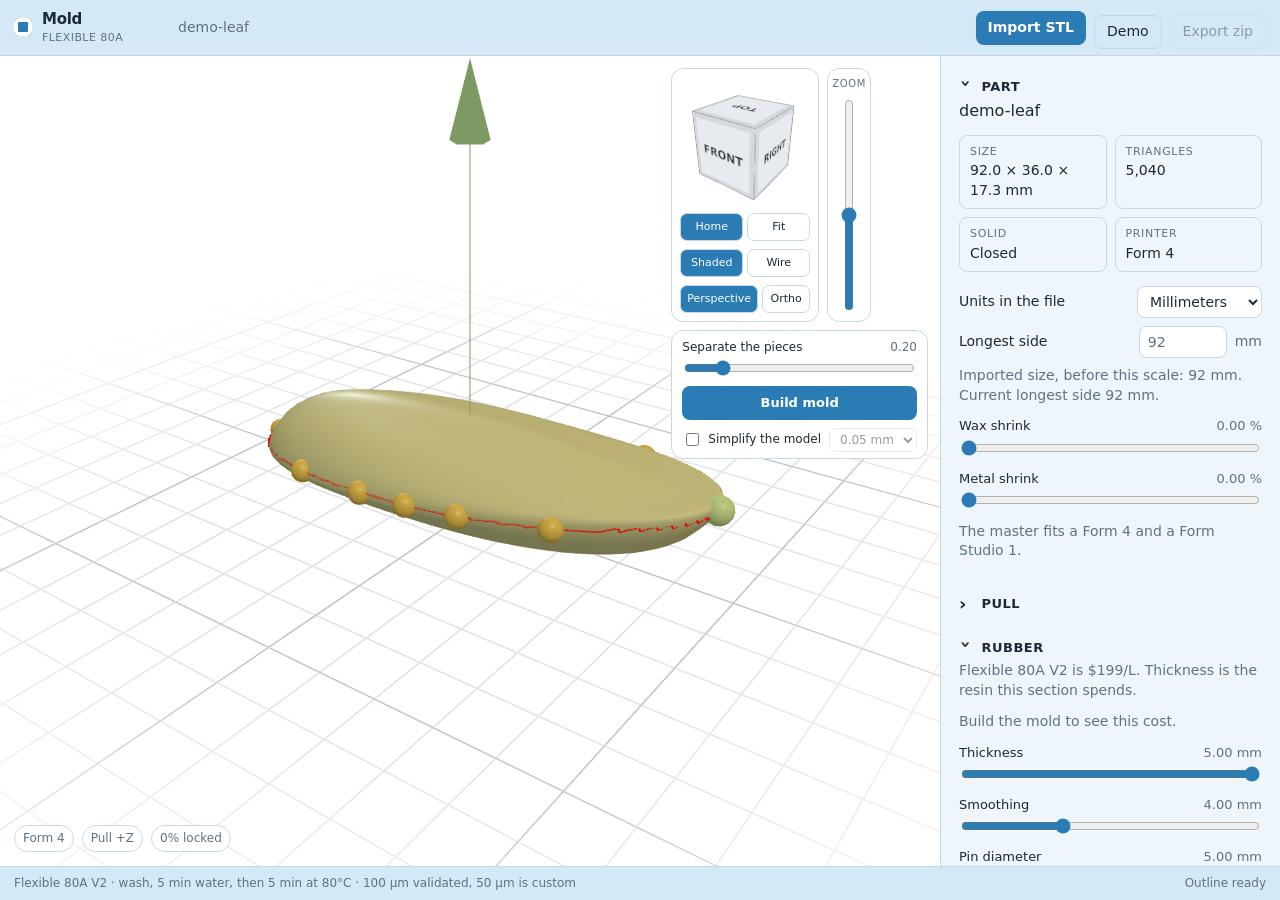
==== commit 97c391ef: "Publish the rubber and outside-mold controls. Co-authored-by: Cursor <cursoragent@cursor.com>" ====
--- a/wax-mold/index.html
+++ b/wax-mold/index.html
@@ -4,8 +4,8 @@
     <meta charset="UTF-8" />
     <meta name="viewport" content="width=device-width, initial-scale=1.0" />
     <title>Mold · Flexible 80A</title>
-    <script type="module" crossorigin src="/wax-mold/assets/index-DHh1NsAm.js"></script>
-    <link rel="stylesheet" crossorigin href="/wax-mold/assets/index-Bucom4kJ.css">
+    <script type="module" crossorigin src="/wax-mold/assets/index-DnnDTLvk.js"></script>
+    <link rel="stylesheet" crossorigin href="/wax-mold/assets/index-B86LLFlx.css">
   </head>
   <body>
     <div id="root"></div>
--- a/wax-mold/assets/index-B86LLFlx.css
+++ b/wax-mold/assets/index-B86LLFlx.css
@@ -0,0 +1 @@
+:root{--bg:#fff;--panel:#d4e8f6;--panel-2:#eef6fb;--line:#c5d8e6;--text:#1a2a36;--muted:#5d7384;--accent:#2b7cb5;--accent-ink:#fff;--warn:#8a5a12;--bad:#b42318;--tabs-dur:.25s;--tabs-ease:cubic-bezier(.22, 1, .36, 1);--tabs-text-muted:#5d7384;--tabs-text-active:#1a2a36;--tabs-bar-bg:#d4e8f6;--tabs-pill-bg:#fff;--lightningcss-light:initial;--lightningcss-dark: ;color-scheme:light;color:var(--text);background:var(--bg);font-family:SF Pro Text,Segoe UI,system-ui,sans-serif;font-size:14px;line-height:1.4}*{box-sizing:border-box}html,body,#root{height:100%;margin:0}button,input,select{font:inherit;color:inherit}.shell{background:var(--bg);grid-template-rows:56px minmax(0,1fr) 34px;height:100%;display:grid}.topbar,.statusbar,.rail{background:var(--panel)}.inspector{background:var(--panel-2)}.topbar{border-bottom:1px solid var(--line);align-items:center;gap:16px;padding:0 14px;display:flex}.brand{align-items:center;gap:10px;min-width:148px;display:flex}.brand strong{letter-spacing:-.02em;font-size:15px;display:block}.brand small{color:var(--muted);letter-spacing:.04em;text-transform:uppercase;font-size:11px;display:block}.mark{background:var(--accent);width:18px;height:18px;box-shadow:inset 0 0 0 4px #fff, inset 0 0 0 6px var(--accent);border-radius:5px}.part-name{text-overflow:ellipsis;white-space:nowrap;min-width:0;color:var(--muted);flex:1;margin:0;overflow:hidden}.top-actions{align-items:center;gap:8px;display:flex}.file,button.ghost,button.build,.files button{border:1px solid var(--line);cursor:pointer;background:0 0;border-radius:8px;height:34px}.file{background:var(--accent);color:var(--accent-ink);border:0;align-items:center;padding:0 12px;font-weight:650;display:inline-flex}.file input{display:none}button.ghost,button.build{padding:0 12px}button.build{background:var(--accent);color:var(--accent-ink);border:0;font-weight:650}button.ghost:disabled,button.build:disabled{opacity:.4;cursor:not-allowed}.workspace{grid-template-columns:minmax(0,1fr) 340px;min-height:0;display:grid}.stage{background:#fff;min-width:0;min-height:0;position:relative}.inspector{border-left:1px solid var(--line);padding:18px 18px 28px;overflow:auto}.view{touch-action:none;width:100%;height:100%;display:block}.load-overlay{z-index:6;background:#ffffffc7;justify-content:center;align-items:center;display:flex;position:absolute;inset:0}.load-card{border:1px solid var(--line);background:#fff;border-radius:12px;width:min(380px,100% - 48px);padding:16px 18px 14px}.load-card p{margin:0 0 10px}.load-track{background:#e4eef5;border-radius:999px;height:8px;overflow:hidden}.load-fill{border-radius:inherit;background:var(--accent);height:100%}.load-percent{color:var(--muted);font-variant-numeric:tabular-nums;margin:8px 0 0}.inspector h2{letter-spacing:.04em;text-transform:uppercase;margin:18px 0 8px;font-size:13px;font-weight:650}.inspector section:first-child h2,.inspector section:first-child .fold.section{margin-top:0}.orient{z-index:2;pointer-events:none;flex-direction:column;align-items:stretch;gap:8px;width:max-content;max-width:calc(100% - 24px);display:flex;position:absolute;top:12px;right:12px}.orient-tools{align-items:flex-start;gap:8px;display:flex}.orient-card,.zoom,.explode-bar{pointer-events:auto}.orient-card{border:1px solid var(--line);background:#fffffff0;border-radius:12px;flex-direction:column;gap:8px;width:148px;padding:8px;display:flex}.orient-modes,.orient-row{grid-template-columns:1fr 1fr;gap:4px;display:grid}.orient button{border:1px solid var(--line);min-height:28px;color:var(--text);cursor:pointer;background:#fff;border-radius:7px;padding:4px 6px;font-size:11px}.orient button[aria-pressed=true]{background:var(--accent);color:var(--accent-ink)}.orient-readout{text-align:center;letter-spacing:.04em;text-transform:uppercase;margin:0;font-size:12px;font-weight:650}.face-pad,.axis-pad{grid-template-columns:repeat(3,1fr);gap:4px;display:grid}.face-pad .top{grid-area:1/2}.face-pad .left{grid-area:2/1}.face-pad .front{grid-area:2/2}.face-pad .right{grid-area:2/3}.face-pad .bottom{grid-area:3/2}.face-pad .back{grid-area:4/2}.axis-pad .y{grid-area:1/2}.axis-pad .x{grid-area:2/1}.axis-pad .z{grid-area:2/3}.zoom{border:1px solid var(--line);background:#fffffff0;border-radius:12px;flex-direction:column;align-self:stretch;align-items:center;gap:6px;padding:8px 4px;display:flex}.zoom span{letter-spacing:.06em;text-transform:uppercase;color:var(--muted);font-size:10px}.view-cube{cursor:pointer;touch-action:none;width:128px;height:128px;margin:0 auto;display:block}.cube-card{align-items:stretch}.zoom input{writing-mode:vertical-lr;width:22px;min-height:88px;accent-color:var(--accent);cursor:pointer;direction:rtl;flex:1}.explode-bar{border:1px solid var(--line);background:#fffffff0;border-radius:12px;padding:8px 10px 6px}.explode-bar .slider{margin:0;font-size:12px}.explode-bar button.build{background:var(--accent);width:100%;height:34px;color:var(--accent-ink);border:0;border-radius:8px;margin-top:8px;font-size:13px;font-weight:650}.explode-bar button.build:disabled{opacity:.4;cursor:not-allowed}.simplify-row{align-items:center;gap:8px;margin-top:8px;font-size:12px;display:flex}.simplify-row label{align-items:center;gap:6px;min-width:0;display:flex}.simplify-row select{border:1px solid var(--line);background:#fff;border-radius:7px;margin-left:auto;padding:3px 6px;font-size:12px}.simplify-row select:disabled{opacity:.45}.hud{pointer-events:none;gap:8px;display:flex;position:absolute;bottom:14px;left:14px}.hud span{border:1px solid var(--line);color:var(--muted);background:#fffffff0;border-radius:999px;padding:4px 8px;font-size:12px}.kicker{letter-spacing:.12em;text-transform:uppercase;color:var(--accent);margin:0;font-size:11px}.inspector-head h2{letter-spacing:-.03em;margin:2px 0 4px;font-size:22px}.hint,.spec,.name{color:var(--muted);margin:0 0 12px}.name{color:var(--text);font-size:16px}.spec{border:1px solid var(--line);background:var(--panel-2);border-radius:8px;padding:10px 12px}.warn{color:var(--warn)}.bad{color:var(--bad)}.stats{grid-template-columns:1fr 1fr;gap:8px;margin:0 0 14px;display:grid}.stats div{background:var(--panel-2);border:1px solid var(--line);border-radius:8px;padding:8px 10px}.stats dt{color:var(--muted);text-transform:uppercase;letter-spacing:.06em;font-size:11px}.stats dd{font-variant-numeric:tabular-nums;margin:2px 0 0}.field,.check{justify-content:space-between;align-items:center;gap:12px;margin:8px 0;display:flex}.field-end{color:var(--muted);align-items:center;gap:8px;display:flex}.field select,.field input{border:1px solid var(--line);background:var(--bg);border-radius:8px;height:32px;padding:0 8px}.field input{font-variant-numeric:tabular-nums;width:88px}.axes{flex-wrap:wrap;gap:6px;margin:4px 0 12px;display:flex}button.axis{border:1px solid var(--line);cursor:pointer;background:0 0;border-radius:8px;height:32px;padding:0 10px}button.axis.on{background:var(--accent);color:var(--accent-ink);border-color:var(--accent)}button.ghost{margin-top:8px}.fold{cursor:pointer;text-align:left;background:0 0;border:0;align-items:center;gap:8px;width:100%;margin-top:10px;padding:4px 0;font-weight:650;display:flex}.fold .arrow{width:.8em;font-size:18px;line-height:1;transition:transform .16s;display:inline-block}.fold .arrow.open{transform:rotate(90deg)}.fold.section{letter-spacing:.04em;text-transform:uppercase;margin:18px 0 0;font-size:13px}.fold-panel{grid-template-rows:0fr;transition:grid-template-rows .18s;display:grid}.fold-panel.open{grid-template-rows:1fr}.fold-panel>div{overflow:hidden}.slider{grid-template-columns:1fr auto;gap:2px 10px;margin:12px 0;font-size:13px;display:grid}.slider input{accent-color:var(--accent);grid-column:1/-1}.slider-value{color:var(--muted);font-variant-numeric:tabular-nums}.tip{z-index:30;color:#fff;pointer-events:none;background:#1a2a36;border-radius:8px;width:240px;padding:8px 10px;font-size:12px;line-height:1.35;position:fixed;transform:translate(-100%,-50%)}.t-tabs{background:var(--tabs-bar-bg);border-radius:48px;align-items:center;gap:3px;margin-bottom:12px;padding:3px;display:inline-flex;position:relative}.t-tab{appearance:none;height:30px;color:var(--tabs-text-muted);cursor:pointer;z-index:1;transition:color var(--tabs-dur) var(--tabs-ease);background:0 0;border:0;border-radius:48px;padding:4px 12px;position:relative}.t-tab:not([aria-selected=true]):hover,.t-tab[aria-selected=true]{color:var(--tabs-text-active)}.t-tabs-pill{background:var(--tabs-pill-bg);width:0;height:30px;transition:transform var(--tabs-dur) var(--tabs-ease), width var(--tabs-dur) var(--tabs-ease);z-index:0;pointer-events:none;border-radius:48px;position:absolute;top:3px;left:0;transform:translate(0)}.cost-line{font-variant-numeric:tabular-nums;justify-content:space-between;gap:12px;margin:0 0 8px;display:flex}.cost-line strong{font-weight:650}.price{margin:12px 0 4px}.price div{border-top:1px solid var(--line);font-variant-numeric:tabular-nums;justify-content:space-between;gap:12px;padding:6px 0;display:flex}.price .total{font-weight:650}.price .hint{margin-top:8px}.files,.notes{margin:8px 0;padding:0;list-style:none}.files li{border-top:1px solid var(--line);justify-content:space-between;align-items:center;gap:8px;padding:8px 0;display:flex}.files li.bad strong{color:var(--bad)}.files small{color:var(--muted);font-size:12px;display:block}.files label{align-items:center;gap:8px;display:flex}.files button{cursor:pointer;background:#fff;padding:0 8px}.notes li{color:var(--muted);margin:6px 0}.swatch{border-radius:50%;flex:none;width:10px;height:10px;display:inline-block}.swatch.mold.a{background:#555a64}.swatch.mold.b{background:#666e78}.swatch.mold.side{background:#4c535c}.swatch.block.a{background:#8ecff0}.swatch.block.b{background:#e4f5fd}.swatch.block.side{background:#b7e2f6}.statusbar{border-top:1px solid var(--line);color:var(--muted);justify-content:space-between;align-items:center;gap:16px;padding:0 14px;font-size:12px;display:flex}.statusbar span:last-child{text-align:right}@media (prefers-reduced-motion:reduce){.t-tabs-pill,.t-tab,.fold .arrow,.fold-panel{transition:none!important}}@media (width<=980px){.workspace{grid-template-rows:minmax(240px,42vh) auto;grid-template-columns:1fr;overflow:auto}.orient-card{width:168px}.zoom input{min-height:88px}.top-actions{flex-wrap:wrap;justify-content:flex-end}.statusbar{align-items:flex-start;padding:8px 14px}}
